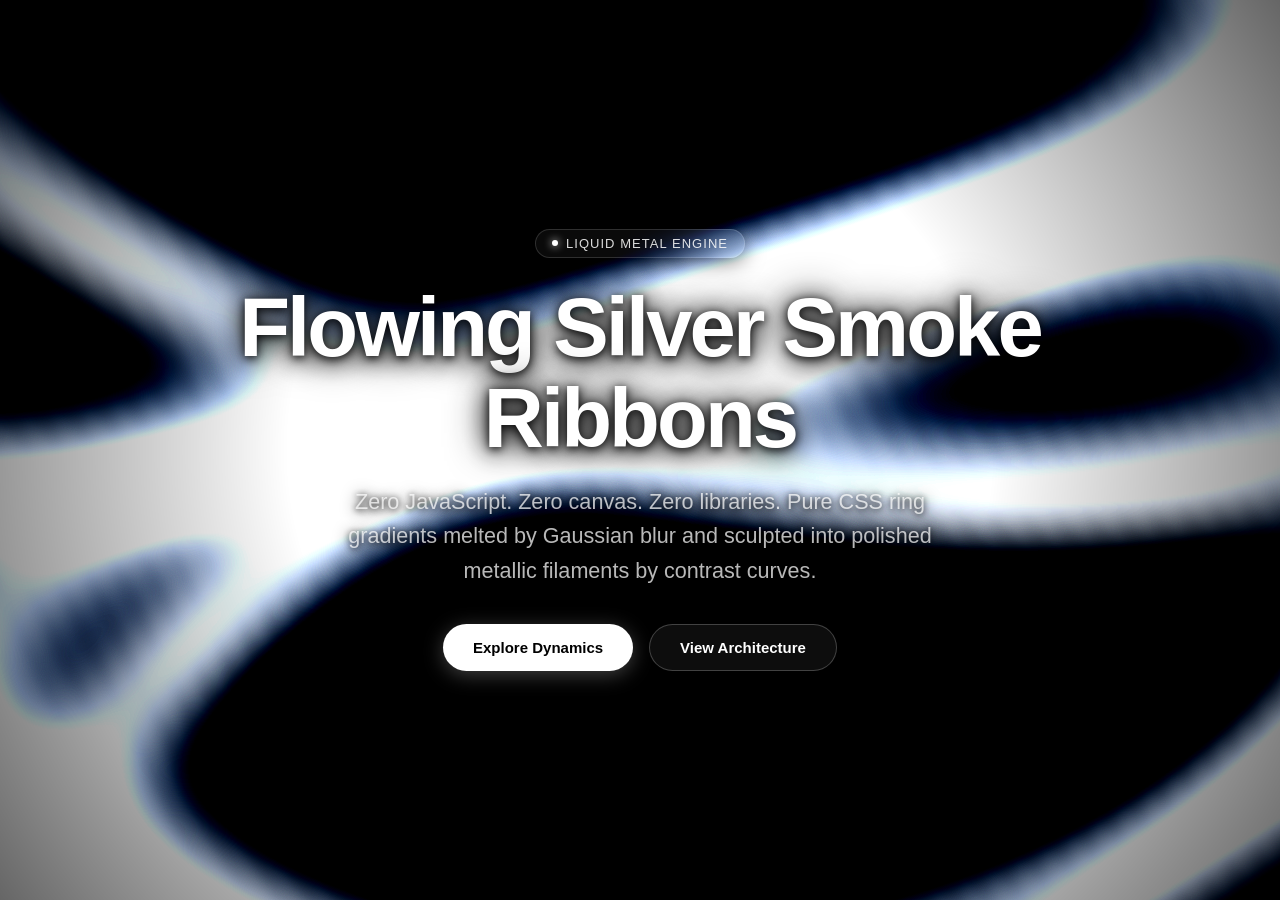
==== silver-smoke.html @ cbafb204 "feat: Deliver standalone eyecandy pure-CSS flowing silver-metallic smoke ribbons background" ====
<!DOCTYPE html>
<html lang="en">
<head>
  <meta charset="UTF-8">
  <meta name="viewport" content="width=device-width, initial-scale=1.0">
  <title>Silver Liquid Smoke Ribbons — Pure CSS Background</title>
  <style>
    /* ==========================================================================
       RESET & VIEWPORT
       ========================================================================== */
    *, *::before, *::after {
      box-sizing: border-box;
    }

    html, body {
      margin: 0;
      padding: 0;
      width: 100%;
      height: 100%;
      background: #000000;
      color: #FFFFFF;
      font-family: -apple-system, BlinkMacSystemFont, "Segoe UI", Roboto, "Helvetica Neue", Arial, sans-serif;
      overflow: hidden;
    }

    /* ==========================================================================
       TUNING KNOBS (Adjust these pairs to customize the effect)
       1. Contrast = edge hardness, Blur = softness (tune as a pair: blur 30-40px, contrast 3.8-5.0)
       2. Spread between shadow and specular stops = strength of the metal effect
       3. .sheen opacity = striation intensity (0.6 - 0.9)
       ========================================================================== */

    /* --------------------------------------------------------------------------
       1. THE SMOKE ENGINE WRAPPER
       Negative inset prevents blurred edges from exposing viewport boundaries.
       High contrast + heavy blur melts ring gradients into defined silver ribbons.
       -------------------------------------------------------------------------- */
    .smoke {
      position: fixed;
      inset: -20%;
      width: 140%;
      height: 140%;
      pointer-events: none;
      z-index: 1;
      /* Knobs: blur melts gradients together; contrast crushes midtones & defines metal ribbons */
      filter: blur(34px) contrast(4.4) brightness(1.02);
      overflow: hidden;
      background: #000000;
    }

    .smoke span {
      position: absolute;
      inset: 0;
      will-change: background-position;
      pointer-events: none;
    }

    /* --------------------------------------------------------------------------
       RING GRADIENT LAYERS (5 Oversized Layers with Asynchronous Durations)
       Rings: Transparent center -> shadow -> light -> specular peak -> shadow -> transparent.
       Specular peak alpha lands right around 0.70-0.94 to produce crisp metallic filaments.
       -------------------------------------------------------------------------- */

    /* Layer 1: 17s duration — Diagonal left-to-right drift */
    .smoke span:nth-child(1) {
      background-image: radial-gradient(ellipse 48% 26% at 32% 42%,
        rgba(255, 255, 255, 0)     33%,
        rgba(104, 114, 130, 0.34) 40%,  /* shadow side */
        rgba(206, 214, 226, 0.72) 45%,  /* light ramp  */
        rgba(255, 255, 255, 0.92) 47%,  /* specular    */
        rgba(138, 148, 164, 0.40) 53%,  /* shadow side */
        rgba(255, 255, 255, 0)     61%
      );
      background-size: 200% 200%;
      background-position: 10% 20%;
      transform: rotate(-14deg) scale(1.1);
      animation: driftLayer1 17s ease-in-out infinite alternate;
    }

    /* Layer 2: 21s duration — Upward-surging sweep */
    .smoke span:nth-child(2) {
      background-image: radial-gradient(ellipse 42% 38% at 65% 55%,
        rgba(255, 255, 255, 0)     30%,
        rgba(98, 108, 124, 0.32)  38%,  /* shadow side */
        rgba(195, 205, 220, 0.68) 43%,  /* light ramp  */
        rgba(255, 255, 255, 0.88) 45%,  /* specular    */
        rgba(120, 130, 146, 0.36) 51%,  /* shadow side */
        rgba(255, 255, 255, 0)     59%
      );
      background-size: 260% 220%;
      background-position: 80% 90%;
      transform: rotate(18deg) scale(1.15);
      animation: driftLayer2 21s ease-in-out infinite alternate;
    }

    /* Layer 3: 26s duration — Horizontal wave crossing */
    .smoke span:nth-child(3) {
      background-image: radial-gradient(ellipse 54% 22% at 40% 70%,
        rgba(255, 255, 255, 0)     28%,
        rgba(112, 122, 138, 0.35) 36%,  /* shadow side */
        rgba(215, 222, 232, 0.74) 42%,  /* light ramp  */
        rgba(255, 255, 255, 0.94) 44%,  /* specular    */
        rgba(142, 150, 166, 0.38) 50%,  /* shadow side */
        rgba(255, 255, 255, 0)     58%
      );
      background-size: 180% 280%;
      background-position: 30% 70%;
      transform: rotate(-28deg) scale(1.08);
      animation: driftLayer3 26s ease-in-out infinite alternate;
    }

    /* Layer 4: 34s duration — Sweeping diagonal counter-flow */
    .smoke span:nth-child(4) {
      background-image: radial-gradient(ellipse 36% 46% at 75% 30%,
        rgba(255, 255, 255, 0)     32%,
        rgba(92, 102, 118, 0.30)  39%,  /* shadow side */
        rgba(188, 198, 214, 0.65) 44%,  /* light ramp  */
        rgba(255, 255, 255, 0.86) 46%,  /* specular    */
        rgba(128, 138, 154, 0.34) 52%,  /* shadow side */
        rgba(255, 255, 255, 0)     60%
      );
      background-size: 310% 210%;
      background-position: 85% 15%;
      transform: rotate(12deg) scale(1.12);
      animation: driftLayer4 34s ease-in-out infinite alternate;
    }

    /* Layer 5: 44s duration — Deep slow ambient undulation */
    .smoke span:nth-child(5) {
      background-image: radial-gradient(ellipse 60% 30% at 20% 60%,
        rgba(255, 255, 255, 0)     31%,
        rgba(100, 110, 126, 0.32) 38%,  /* shadow side */
        rgba(200, 210, 224, 0.70) 43%,  /* light ramp  */
        rgba(255, 255, 255, 0.90) 45%,  /* specular    */
        rgba(130, 140, 156, 0.36) 51%,  /* shadow side */
        rgba(255, 255, 255, 0)     59%
      );
      background-size: 240% 320%;
      background-position: 15% 85%;
      transform: rotate(-6deg) scale(1.2);
      animation: driftLayer5 44s ease-in-out infinite alternate;
    }

    /* --------------------------------------------------------------------------
       LAYER KEYFRAMES (background-position only, non-repeating primes)
       -------------------------------------------------------------------------- */
    @keyframes driftLayer1 {
      0%   { background-position: 10% 20%; }
      50%  { background-position: 85% 45%; }
      100% { background-position: 35% 90%; }
    }

    @keyframes driftLayer2 {
      0%   { background-position: 80% 90%; }
      50%  { background-position: 25% 60%; }
      100% { background-position: 70% 15%; }
    }

    @keyframes driftLayer3 {
      0%   { background-position: 30% 70%; }
      50%  { background-position: 90% 25%; }
      100% { background-position: 15% 35%; }
    }

    @keyframes driftLayer4 {
      0%   { background-position: 85% 15%; }
      50%  { background-position: 15% 80%; }
      100% { background-position: 60% 95%; }
    }

    @keyframes driftLayer5 {
      0%   { background-position: 15% 85%; }
      50%  { background-position: 80% 40%; }
      100% { background-position: 45% 10%; }
    }

    /* --------------------------------------------------------------------------
       2. METALLIC SHEEN LAYER
       Angled brushed striations blended via soft-light.
       Appears exclusively over the silver ribbons; invisible over pure black.
       -------------------------------------------------------------------------- */
    .sheen {
      position: fixed;
      inset: -10%;
      width: 120%;
      height: 120%;
      pointer-events: none;
      z-index: 2;
      background-image: repeating-linear-gradient(
        64deg,
        rgba(255, 255, 255, 0.26) 0px,
        rgba(0, 0, 0, 0.34)       17px,
        rgba(255, 255, 255, 0.26) 29px
      );
      background-size: 220% 220%;
      background-position: 0% 0%;
      mix-blend-mode: soft-light;
      filter: blur(7px);
      opacity: 0.8;
      will-change: background-position;
      animation: sheenMotion 29s ease-in-out infinite alternate;
    }

    @keyframes sheenMotion {
      0%   { background-position: 0% 0%; }
      50%  { background-position: 100% 50%; }
      100% { background-position: 40% 100%; }
    }

    /* --------------------------------------------------------------------------
       3. GRAIN LAYER
       Subtle analog microstructure via SVG fractalNoise.
       -------------------------------------------------------------------------- */
    .grain {
      position: fixed;
      inset: 0;
      width: 100%;
      height: 100%;
      pointer-events: none;
      z-index: 3;
      opacity: 0.14;
      mix-blend-mode: overlay;
    }

    /* --------------------------------------------------------------------------
       4. VIGNETTE LAYER
       Soft falloff towards borders ensuring pure pitch-black framing.
       -------------------------------------------------------------------------- */
    .vignette {
      position: fixed;
      inset: 0;
      width: 100%;
      height: 100%;
      pointer-events: none;
      z-index: 4;
      background: radial-gradient(circle at 50% 50%, transparent 45%, rgba(0, 0, 0, 0.6) 100%);
    }

    /* --------------------------------------------------------------------------
       5. CONTENT LAYER (Centered Hero Text)
       Enhanced with deep multi-level text-shadow for permanent legibility.
       -------------------------------------------------------------------------- */
    .content {
      position: relative;
      z-index: 10;
      min-height: 100vh;
      display: flex;
      flex-direction: column;
      align-items: center;
      justify-content: center;
      padding: 32px 24px;
      text-align: center;
    }

    .pill {
      display: inline-flex;
      align-items: center;
      gap: 8px;
      padding: 6px 16px;
      background: rgba(255, 255, 255, 0.04);
      border: 1px solid rgba(255, 255, 255, 0.15);
      border-radius: 9999px;
      font-size: 0.8125rem;
      font-weight: 500;
      letter-spacing: 0.08em;
      text-transform: uppercase;
      color: rgba(255, 255, 255, 0.85);
      margin-bottom: 24px;
      backdrop-filter: blur(12px);
      -webkit-backdrop-filter: blur(12px);
      box-shadow: 0 4px 20px rgba(0, 0, 0, 0.5);
    }

    .pill-dot {
      width: 6px;
      height: 6px;
      border-radius: 50%;
      background: #FFFFFF;
      box-shadow: 0 0 8px #FFFFFF;
    }

    .title {
      font-size: clamp(2.5rem, 6.5vw, 5.25rem);
      font-weight: 800;
      letter-spacing: -0.035em;
      line-height: 1.1;
      margin: 0 0 20px;
      max-width: 960px;
      color: #FFFFFF;
      text-shadow: 
        0 4px 24px rgba(0, 0, 0, 0.98),
        0 2px 10px rgba(0, 0, 0, 0.95),
        0 0 40px rgba(0, 0, 0, 0.9);
    }

    .subtitle {
      font-size: clamp(1.05rem, 2vw, 1.35rem);
      font-weight: 400;
      line-height: 1.6;
      color: rgba(255, 255, 255, 0.72);
      max-width: 640px;
      margin: 0 0 36px;
      text-shadow: 
        0 2px 16px rgba(0, 0, 0, 0.98),
        0 1px 6px rgba(0, 0, 0, 0.9);
    }

    .cta-group {
      display: flex;
      flex-wrap: wrap;
      gap: 16px;
      justify-content: center;
    }

    .btn {
      display: inline-flex;
      align-items: center;
      justify-content: center;
      gap: 8px;
      padding: 14px 30px;
      border-radius: 9999px;
      font-size: 0.9375rem;
      font-weight: 600;
      text-decoration: none;
      transition: transform 0.2s ease, box-shadow 0.2s ease;
      cursor: pointer;
    }

    .btn:hover {
      transform: translateY(-2px);
    }

    .btn-silver {
      background: #FFFFFF;
      color: #000000;
      box-shadow: 0 4px 20px rgba(255, 255, 255, 0.25);
    }

    .btn-silver:hover {
      box-shadow: 0 6px 28px rgba(255, 255, 255, 0.4);
    }

    .btn-outline {
      background: rgba(255, 255, 255, 0.05);
      color: #FFFFFF;
      border: 1px solid rgba(255, 255, 255, 0.22);
      backdrop-filter: blur(10px);
      -webkit-backdrop-filter: blur(10px);
    }

    .btn-outline:hover {
      background: rgba(255, 255, 255, 0.1);
      border-color: rgba(255, 255, 255, 0.4);
    }

    /* --------------------------------------------------------------------------
       ACCESSIBILITY (Reduced Motion)
       -------------------------------------------------------------------------- */
    @media (prefers-reduced-motion: reduce) {
      .smoke span,
      .sheen {
        animation: none !important;
      }
    }
  </style>
</head>
<body>

  <!-- 1. Flowing Silver Smoke Ribbon Engine (Pure CSS Ring Gradients + Blur/Contrast) -->
  <div class="smoke" aria-hidden="true">
    <span></span>
    <span></span>
    <span></span>
    <span></span>
    <span></span>
  </div>

  <!-- 2. Metallic Sheen Layer (Brushed Metal Striations via soft-light) -->
  <div class="sheen" aria-hidden="true"></div>

  <!-- 3. Film Grain Microstructure (feTurbulence fractalNoise) -->
  <svg class="grain" aria-hidden="true">
    <filter id="noiseFilter">
      <feTurbulence type="fractalNoise" baseFrequency="0.85" numOctaves="3" stitchTiles="stitch"/>
    </filter>
    <rect width="100%" height="100%" filter="url(#noiseFilter)"/>
  </svg>

  <!-- 4. Deep Vignette (Pure Black Border Falloff) -->
  <div class="vignette" aria-hidden="true"></div>

  <!-- 5. Content Layer (Always legible over moving specular ribbons) -->
  <main class="content">
    <div class="pill">
      <span class="pill-dot"></span>
      Liquid Metal Engine
    </div>
    <h1 class="title">Flowing Silver Smoke Ribbons</h1>
    <p class="subtitle">
      Zero JavaScript. Zero canvas. Zero libraries. Pure CSS ring gradients melted by Gaussian blur and sculpted into polished metallic filaments by contrast curves.
    </p>
    <div class="cta-group">
      <a href="#explore" class="btn btn-silver">Explore Dynamics</a>
      <a href="#specs" class="btn btn-outline">View Architecture</a>
    </div>
  </main>

</body>
</html>
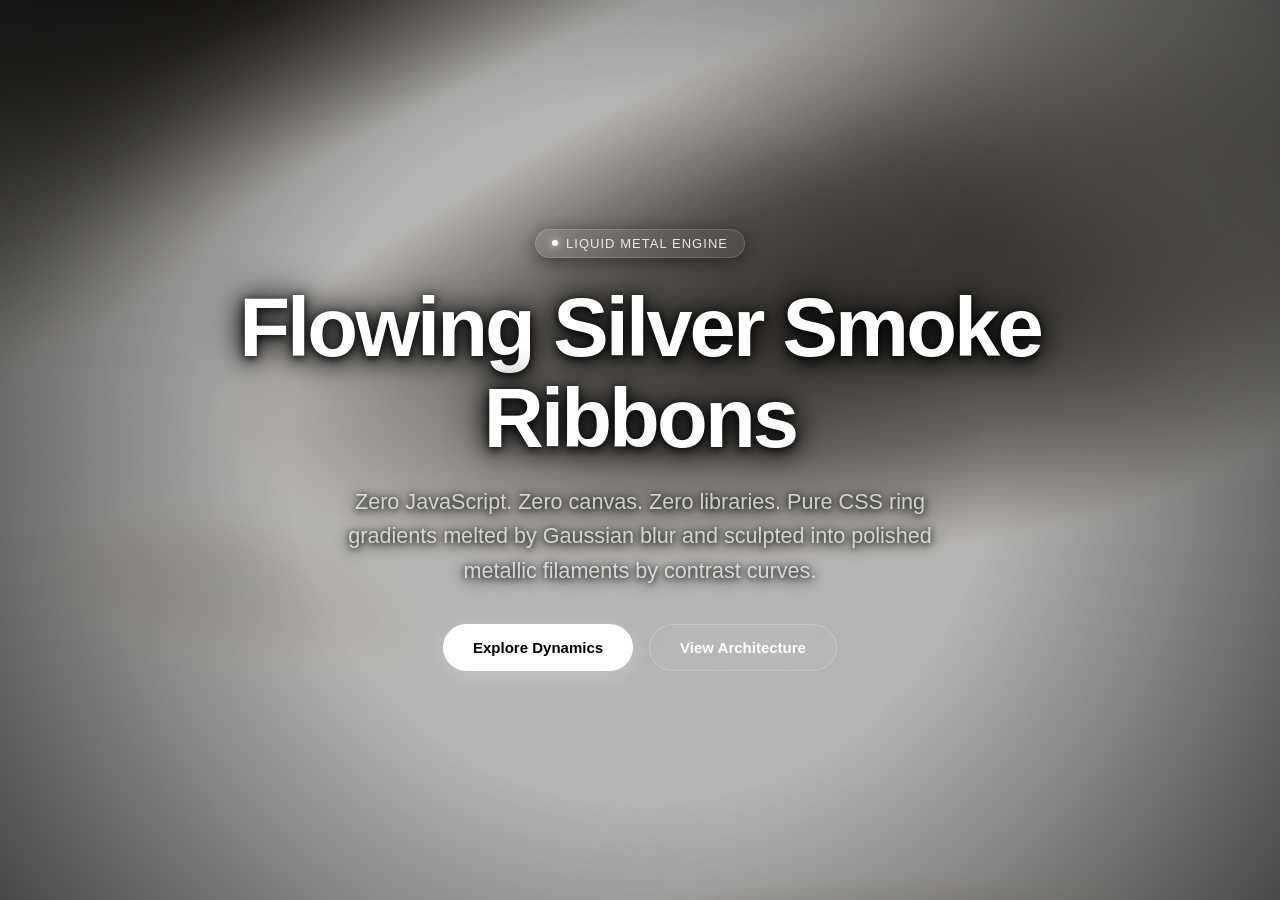
==== commit 4d9031e7: "style: set brightness to 0.7 and implement liquid metallic platinum gradient palette" ====
--- a/silver-smoke.html
+++ b/silver-smoke.html
@@ -37,13 +37,12 @@
        -------------------------------------------------------------------------- */
     .smoke {
       position: fixed;
-      inset: -20%;
-      width: 140%;
-      height: 140%;
+      inset: -25%;
+      width: 150%;
+      height: 150%;
       pointer-events: none;
       z-index: 1;
-      /* Knobs: blur melts gradients together; contrast crushes midtones & defines metal ribbons */
-      filter: blur(34px) contrast(4.4) brightness(1.02);
+      filter: blur(28px) contrast(2.4) brightness(0.7);
       overflow: hidden;
       background: #000000;
     }
@@ -56,89 +55,98 @@
     }
 
     /* --------------------------------------------------------------------------
-       RING GRADIENT LAYERS (5 Oversized Layers with Asynchronous Durations)
-       Rings: Transparent center -> shadow -> light -> specular peak -> shadow -> transparent.
-       Specular peak alpha lands right around 0.70-0.94 to produce crisp metallic filaments.
-       -------------------------------------------------------------------------- */
-
-    /* Layer 1: 17s duration — Diagonal left-to-right drift */
+       METALLIC PLATINUM GRADIENT LAYERS (5 Oversized Layers with Asynchronous Durations)
+       Formula: #FFFFFF highlight -> #F1F0ED light -> #E5E4E2 platinum -> #B5B3B0 shadow
+       -------------------------------------------------------------------------- */
+
+    /* Layer 1: 43s duration — Diagonal left-to-right drift */
     .smoke span:nth-child(1) {
-      background-image: radial-gradient(ellipse 48% 26% at 32% 42%,
-        rgba(255, 255, 255, 0)     33%,
-        rgba(104, 114, 130, 0.34) 40%,  /* shadow side */
-        rgba(206, 214, 226, 0.72) 45%,  /* light ramp  */
-        rgba(255, 255, 255, 0.92) 47%,  /* specular    */
-        rgba(138, 148, 164, 0.40) 53%,  /* shadow side */
-        rgba(255, 255, 255, 0)     61%
+      background-image: radial-gradient(ellipse 55% 35% at 35% 40%,
+        rgba(0, 0, 0, 0)             0%,
+        rgba(90, 88, 86, 0.24)      22%,
+        rgba(181, 179, 176, 0.50)   36%,
+        rgba(229, 228, 226, 0.82)   46%,
+        rgba(255, 255, 255, 0.98)   50%,
+        rgba(241, 240, 237, 0.60)   56%,
+        rgba(120, 118, 115, 0.32)   68%,
+        rgba(0, 0, 0, 0)            82%
       );
       background-size: 200% 200%;
       background-position: 10% 20%;
-      transform: rotate(-14deg) scale(1.1);
-      animation: driftLayer1 17s ease-in-out infinite alternate;
-    }
-
-    /* Layer 2: 21s duration — Upward-surging sweep */
+      transform: rotate(-14deg) scale(1.15);
+      animation: driftLayer1 43s ease-in-out infinite alternate;
+    }
+
+    /* Layer 2: 53s duration — Upward-surging sweep */
     .smoke span:nth-child(2) {
-      background-image: radial-gradient(ellipse 42% 38% at 65% 55%,
-        rgba(255, 255, 255, 0)     30%,
-        rgba(98, 108, 124, 0.32)  38%,  /* shadow side */
-        rgba(195, 205, 220, 0.68) 43%,  /* light ramp  */
-        rgba(255, 255, 255, 0.88) 45%,  /* specular    */
-        rgba(120, 130, 146, 0.36) 51%,  /* shadow side */
-        rgba(255, 255, 255, 0)     59%
-      );
-      background-size: 260% 220%;
+      background-image: radial-gradient(ellipse 48% 44% at 65% 55%,
+        rgba(0, 0, 0, 0)             0%,
+        rgba(82, 80, 78, 0.25)      20%,
+        rgba(175, 173, 170, 0.48)   34%,
+        rgba(225, 224, 221, 0.80)   44%,
+        rgba(255, 255, 255, 0.95)   48%,
+        rgba(235, 234, 231, 0.55)   54%,
+        rgba(110, 108, 105, 0.28)   66%,
+        rgba(0, 0, 0, 0)            80%
+      );
+      background-size: 240% 210%;
       background-position: 80% 90%;
-      transform: rotate(18deg) scale(1.15);
-      animation: driftLayer2 21s ease-in-out infinite alternate;
-    }
-
-    /* Layer 3: 26s duration — Horizontal wave crossing */
+      transform: rotate(18deg) scale(1.2);
+      animation: driftLayer2 53s ease-in-out infinite alternate;
+    }
+
+    /* Layer 3: 67s duration — Horizontal wave crossing */
     .smoke span:nth-child(3) {
-      background-image: radial-gradient(ellipse 54% 22% at 40% 70%,
-        rgba(255, 255, 255, 0)     28%,
-        rgba(112, 122, 138, 0.35) 36%,  /* shadow side */
-        rgba(215, 222, 232, 0.74) 42%,  /* light ramp  */
-        rgba(255, 255, 255, 0.94) 44%,  /* specular    */
-        rgba(142, 150, 166, 0.38) 50%,  /* shadow side */
-        rgba(255, 255, 255, 0)     58%
-      );
-      background-size: 180% 280%;
+      background-image: radial-gradient(ellipse 60% 30% at 42% 68%,
+        rgba(0, 0, 0, 0)             0%,
+        rgba(95, 93, 90, 0.26)      18%,
+        rgba(188, 186, 182, 0.52)   32%,
+        rgba(235, 234, 232, 0.84)   43%,
+        rgba(255, 255, 255, 0.98)   47%,
+        rgba(240, 239, 236, 0.58)   53%,
+        rgba(125, 123, 120, 0.32)   65%,
+        rgba(0, 0, 0, 0)            79%
+      );
+      background-size: 190% 270%;
       background-position: 30% 70%;
-      transform: rotate(-28deg) scale(1.08);
-      animation: driftLayer3 26s ease-in-out infinite alternate;
-    }
-
-    /* Layer 4: 34s duration — Sweeping diagonal counter-flow */
+      transform: rotate(-28deg) scale(1.12);
+      animation: driftLayer3 67s ease-in-out infinite alternate;
+    }
+
+    /* Layer 4: 83s duration — Sweeping diagonal counter-flow */
     .smoke span:nth-child(4) {
-      background-image: radial-gradient(ellipse 36% 46% at 75% 30%,
-        rgba(255, 255, 255, 0)     32%,
-        rgba(92, 102, 118, 0.30)  39%,  /* shadow side */
-        rgba(188, 198, 214, 0.65) 44%,  /* light ramp  */
-        rgba(255, 255, 255, 0.86) 46%,  /* specular    */
-        rgba(128, 138, 154, 0.34) 52%,  /* shadow side */
-        rgba(255, 255, 255, 0)     60%
-      );
-      background-size: 310% 210%;
+      background-image: radial-gradient(ellipse 42% 52% at 72% 32%,
+        rgba(0, 0, 0, 0)             0%,
+        rgba(78, 76, 74, 0.22)      22%,
+        rgba(168, 166, 163, 0.46)   35%,
+        rgba(222, 221, 218, 0.78)   45%,
+        rgba(255, 255, 255, 0.94)   49%,
+        rgba(230, 229, 226, 0.52)   55%,
+        rgba(105, 103, 100, 0.26)   67%,
+        rgba(0, 0, 0, 0)            81%
+      );
+      background-size: 290% 220%;
       background-position: 85% 15%;
-      transform: rotate(12deg) scale(1.12);
-      animation: driftLayer4 34s ease-in-out infinite alternate;
-    }
-
-    /* Layer 5: 44s duration — Deep slow ambient undulation */
+      transform: rotate(12deg) scale(1.18);
+      animation: driftLayer4 83s ease-in-out infinite alternate;
+    }
+
+    /* Layer 5: 109s duration — Deep slow ambient undulation */
     .smoke span:nth-child(5) {
-      background-image: radial-gradient(ellipse 60% 30% at 20% 60%,
-        rgba(255, 255, 255, 0)     31%,
-        rgba(100, 110, 126, 0.32) 38%,  /* shadow side */
-        rgba(200, 210, 224, 0.70) 43%,  /* light ramp  */
-        rgba(255, 255, 255, 0.90) 45%,  /* specular    */
-        rgba(130, 140, 156, 0.36) 51%,  /* shadow side */
-        rgba(255, 255, 255, 0)     59%
-      );
-      background-size: 240% 320%;
+      background-image: radial-gradient(ellipse 65% 38% at 25% 62%,
+        rgba(0, 0, 0, 0)             0%,
+        rgba(88, 86, 84, 0.24)      20%,
+        rgba(178, 176, 172, 0.50)   34%,
+        rgba(228, 227, 224, 0.82)   44%,
+        rgba(255, 255, 255, 0.96)   48%,
+        rgba(238, 237, 234, 0.56)   54%,
+        rgba(115, 113, 110, 0.28)   66%,
+        rgba(0, 0, 0, 0)            80%
+      );
+      background-size: 250% 300%;
       background-position: 15% 85%;
-      transform: rotate(-6deg) scale(1.2);
-      animation: driftLayer5 44s ease-in-out infinite alternate;
+      transform: rotate(-6deg) scale(1.25);
+      animation: driftLayer5 109s ease-in-out infinite alternate;
     }
 
     /* --------------------------------------------------------------------------
@@ -176,29 +184,29 @@
 
     /* --------------------------------------------------------------------------
        2. METALLIC SHEEN LAYER
-       Angled brushed striations blended via soft-light.
-       Appears exclusively over the silver ribbons; invisible over pure black.
        -------------------------------------------------------------------------- */
     .sheen {
       position: fixed;
-      inset: -10%;
-      width: 120%;
-      height: 120%;
+      inset: -15%;
+      width: 130%;
+      height: 130%;
       pointer-events: none;
       z-index: 2;
-      background-image: repeating-linear-gradient(
-        64deg,
-        rgba(255, 255, 255, 0.26) 0px,
-        rgba(0, 0, 0, 0.34)       17px,
-        rgba(255, 255, 255, 0.26) 29px
-      );
-      background-size: 220% 220%;
+      background-image: linear-gradient(
+        125deg,
+        rgba(229, 228, 226, 0)    0%,
+        rgba(241, 240, 237, 0.08) 32%,
+        rgba(255, 255, 255, 0.24) 50%,
+        rgba(229, 228, 226, 0.08) 68%,
+        rgba(229, 228, 226, 0)    100%
+      );
+      background-size: 240% 240%;
       background-position: 0% 0%;
       mix-blend-mode: soft-light;
-      filter: blur(7px);
-      opacity: 0.8;
+      filter: blur(24px);
+      opacity: 0.75;
       will-change: background-position;
-      animation: sheenMotion 29s ease-in-out infinite alternate;
+      animation: sheenMotion 73s ease-in-out infinite alternate;
     }
 
     @keyframes sheenMotion {
@@ -209,7 +217,6 @@
 
     /* --------------------------------------------------------------------------
        3. GRAIN LAYER
-       Subtle analog microstructure via SVG fractalNoise.
        -------------------------------------------------------------------------- */
     .grain {
       position: fixed;
@@ -218,7 +225,7 @@
       height: 100%;
       pointer-events: none;
       z-index: 3;
-      opacity: 0.14;
+      opacity: 0.06;
       mix-blend-mode: overlay;
     }
 
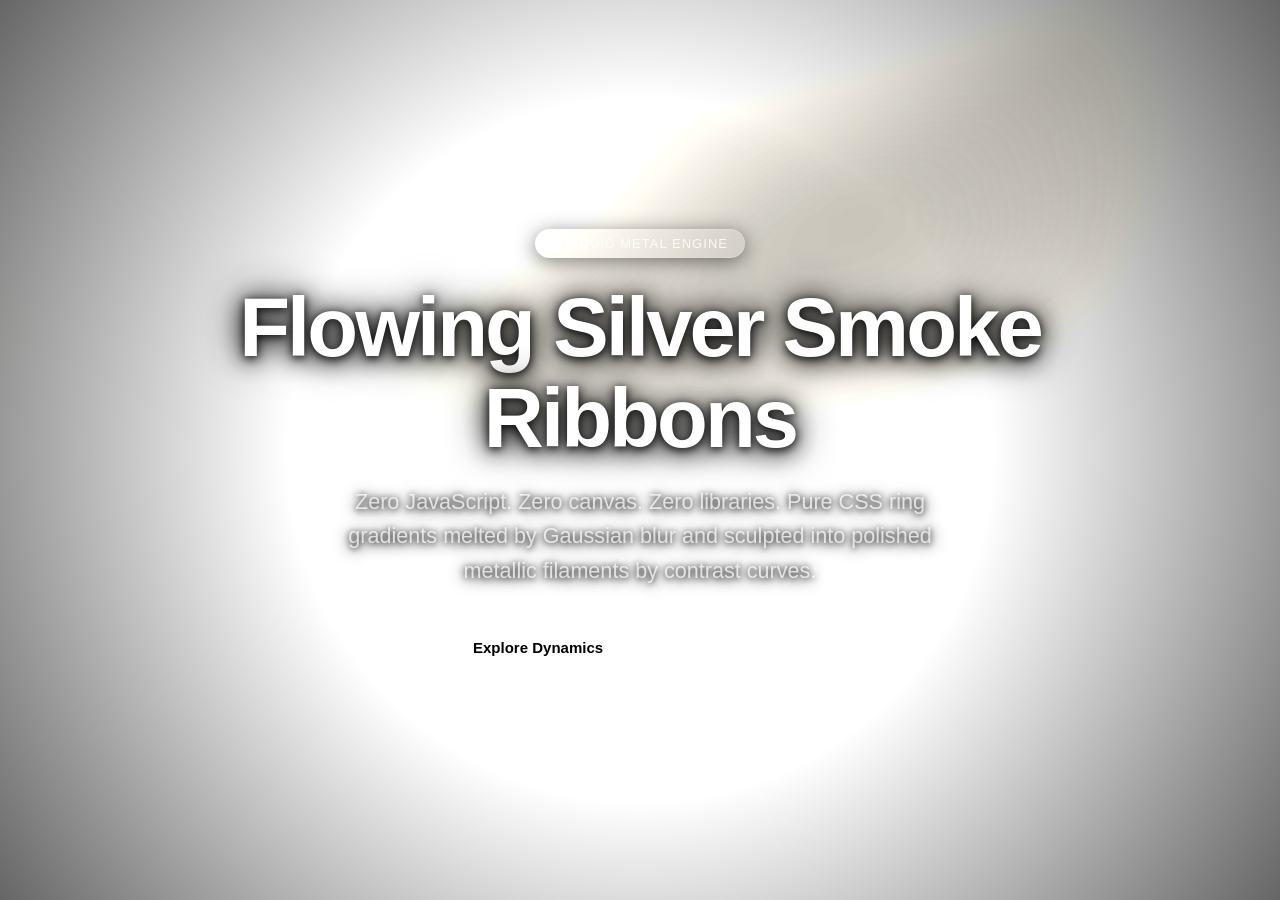
==== commit d6f4788e: "style: Tune metallic platinum smoke to 4:6 black-to-bright ratio" ====
--- a/silver-smoke.html
+++ b/silver-smoke.html
@@ -42,7 +42,7 @@
       height: 150%;
       pointer-events: none;
       z-index: 1;
-      filter: blur(28px) contrast(2.4) brightness(0.7);
+      filter: blur(28px) contrast(2.3) brightness(1.08);
       overflow: hidden;
       background: #000000;
     }
@@ -55,21 +55,22 @@
     }
 
     /* --------------------------------------------------------------------------
-       METALLIC PLATINUM GRADIENT LAYERS (5 Oversized Layers with Asynchronous Durations)
-       Formula: #FFFFFF highlight -> #F1F0ED light -> #E5E4E2 platinum -> #B5B3B0 shadow
+       METALLIC PLATINUM GRADIENT LAYERS (4:6 Black to Bright Ratio)
        -------------------------------------------------------------------------- */
 
     /* Layer 1: 43s duration — Diagonal left-to-right drift */
     .smoke span:nth-child(1) {
-      background-image: radial-gradient(ellipse 55% 35% at 35% 40%,
+      background-image: radial-gradient(ellipse 58% 38% at 35% 40%,
         rgba(0, 0, 0, 0)             0%,
-        rgba(90, 88, 86, 0.24)      22%,
-        rgba(181, 179, 176, 0.50)   36%,
-        rgba(229, 228, 226, 0.82)   46%,
-        rgba(255, 255, 255, 0.98)   50%,
-        rgba(241, 240, 237, 0.60)   56%,
-        rgba(120, 118, 115, 0.32)   68%,
-        rgba(0, 0, 0, 0)            82%
+        rgba(0, 0, 0, 0)            12%,
+        rgba(140, 138, 134, 0.45)   20%,
+        rgba(195, 193, 189, 0.78)   30%,
+        rgba(235, 234, 231, 0.94)   40%,
+        rgba(255, 255, 255, 1.00)   50%,
+        rgba(241, 240, 237, 0.95)   58%,
+        rgba(215, 214, 210, 0.82)   68%,
+        rgba(150, 148, 144, 0.50)   76%,
+        rgba(0, 0, 0, 0)            86%
       );
       background-size: 200% 200%;
       background-position: 10% 20%;
@@ -79,15 +80,17 @@
 
     /* Layer 2: 53s duration — Upward-surging sweep */
     .smoke span:nth-child(2) {
-      background-image: radial-gradient(ellipse 48% 44% at 65% 55%,
+      background-image: radial-gradient(ellipse 52% 48% at 65% 55%,
         rgba(0, 0, 0, 0)             0%,
-        rgba(82, 80, 78, 0.25)      20%,
-        rgba(175, 173, 170, 0.48)   34%,
-        rgba(225, 224, 221, 0.80)   44%,
-        rgba(255, 255, 255, 0.95)   48%,
-        rgba(235, 234, 231, 0.55)   54%,
-        rgba(110, 108, 105, 0.28)   66%,
-        rgba(0, 0, 0, 0)            80%
+        rgba(0, 0, 0, 0)            10%,
+        rgba(135, 133, 129, 0.42)   18%,
+        rgba(190, 188, 184, 0.76)   28%,
+        rgba(230, 229, 226, 0.92)   38%,
+        rgba(255, 255, 255, 1.00)   48%,
+        rgba(240, 239, 236, 0.94)   56%,
+        rgba(210, 209, 205, 0.80)   66%,
+        rgba(145, 143, 139, 0.48)   75%,
+        rgba(0, 0, 0, 0)            85%
       );
       background-size: 240% 210%;
       background-position: 80% 90%;
@@ -97,15 +100,17 @@
 
     /* Layer 3: 67s duration — Horizontal wave crossing */
     .smoke span:nth-child(3) {
-      background-image: radial-gradient(ellipse 60% 30% at 42% 68%,
+      background-image: radial-gradient(ellipse 64% 34% at 42% 68%,
         rgba(0, 0, 0, 0)             0%,
-        rgba(95, 93, 90, 0.26)      18%,
-        rgba(188, 186, 182, 0.52)   32%,
-        rgba(235, 234, 232, 0.84)   43%,
-        rgba(255, 255, 255, 0.98)   47%,
-        rgba(240, 239, 236, 0.58)   53%,
-        rgba(125, 123, 120, 0.32)   65%,
-        rgba(0, 0, 0, 0)            79%
+        rgba(0, 0, 0, 0)            12%,
+        rgba(142, 140, 136, 0.46)   20%,
+        rgba(200, 198, 194, 0.80)   30%,
+        rgba(238, 237, 234, 0.95)   42%,
+        rgba(255, 255, 255, 1.00)   50%,
+        rgba(242, 241, 238, 0.94)   58%,
+        rgba(218, 217, 213, 0.82)   68%,
+        rgba(152, 150, 146, 0.50)   76%,
+        rgba(0, 0, 0, 0)            86%
       );
       background-size: 190% 270%;
       background-position: 30% 70%;
@@ -115,15 +120,17 @@
 
     /* Layer 4: 83s duration — Sweeping diagonal counter-flow */
     .smoke span:nth-child(4) {
-      background-image: radial-gradient(ellipse 42% 52% at 72% 32%,
+      background-image: radial-gradient(ellipse 46% 56% at 72% 32%,
         rgba(0, 0, 0, 0)             0%,
-        rgba(78, 76, 74, 0.22)      22%,
-        rgba(168, 166, 163, 0.46)   35%,
-        rgba(222, 221, 218, 0.78)   45%,
-        rgba(255, 255, 255, 0.94)   49%,
-        rgba(230, 229, 226, 0.52)   55%,
-        rgba(105, 103, 100, 0.26)   67%,
-        rgba(0, 0, 0, 0)            81%
+        rgba(0, 0, 0, 0)            11%,
+        rgba(138, 136, 132, 0.44)   19%,
+        rgba(192, 190, 186, 0.76)   29%,
+        rgba(232, 231, 228, 0.92)   40%,
+        rgba(255, 255, 255, 1.00)   50%,
+        rgba(240, 239, 236, 0.94)   58%,
+        rgba(212, 211, 207, 0.80)   68%,
+        rgba(146, 144, 140, 0.48)   76%,
+        rgba(0, 0, 0, 0)            85%
       );
       background-size: 290% 220%;
       background-position: 85% 15%;
@@ -133,15 +140,17 @@
 
     /* Layer 5: 109s duration — Deep slow ambient undulation */
     .smoke span:nth-child(5) {
-      background-image: radial-gradient(ellipse 65% 38% at 25% 62%,
+      background-image: radial-gradient(ellipse 68% 42% at 25% 62%,
         rgba(0, 0, 0, 0)             0%,
-        rgba(88, 86, 84, 0.24)      20%,
-        rgba(178, 176, 172, 0.50)   34%,
-        rgba(228, 227, 224, 0.82)   44%,
-        rgba(255, 255, 255, 0.96)   48%,
-        rgba(238, 237, 234, 0.56)   54%,
-        rgba(115, 113, 110, 0.28)   66%,
-        rgba(0, 0, 0, 0)            80%
+        rgba(0, 0, 0, 0)            12%,
+        rgba(140, 138, 134, 0.45)   20%,
+        rgba(196, 194, 190, 0.78)   30%,
+        rgba(236, 235, 232, 0.94)   40%,
+        rgba(255, 255, 255, 1.00)   50%,
+        rgba(241, 240, 237, 0.95)   58%,
+        rgba(216, 215, 211, 0.82)   68%,
+        rgba(150, 148, 144, 0.50)   76%,
+        rgba(0, 0, 0, 0)            86%
       );
       background-size: 250% 300%;
       background-position: 15% 85%;
@@ -195,16 +204,16 @@
       background-image: linear-gradient(
         125deg,
         rgba(229, 228, 226, 0)    0%,
-        rgba(241, 240, 237, 0.08) 32%,
-        rgba(255, 255, 255, 0.24) 50%,
-        rgba(229, 228, 226, 0.08) 68%,
+        rgba(241, 240, 237, 0.12) 30%,
+        rgba(255, 255, 255, 0.35) 50%,
+        rgba(229, 228, 226, 0.12) 70%,
         rgba(229, 228, 226, 0)    100%
       );
       background-size: 240% 240%;
       background-position: 0% 0%;
       mix-blend-mode: soft-light;
       filter: blur(24px);
-      opacity: 0.75;
+      opacity: 0.85;
       will-change: background-position;
       animation: sheenMotion 73s ease-in-out infinite alternate;
     }
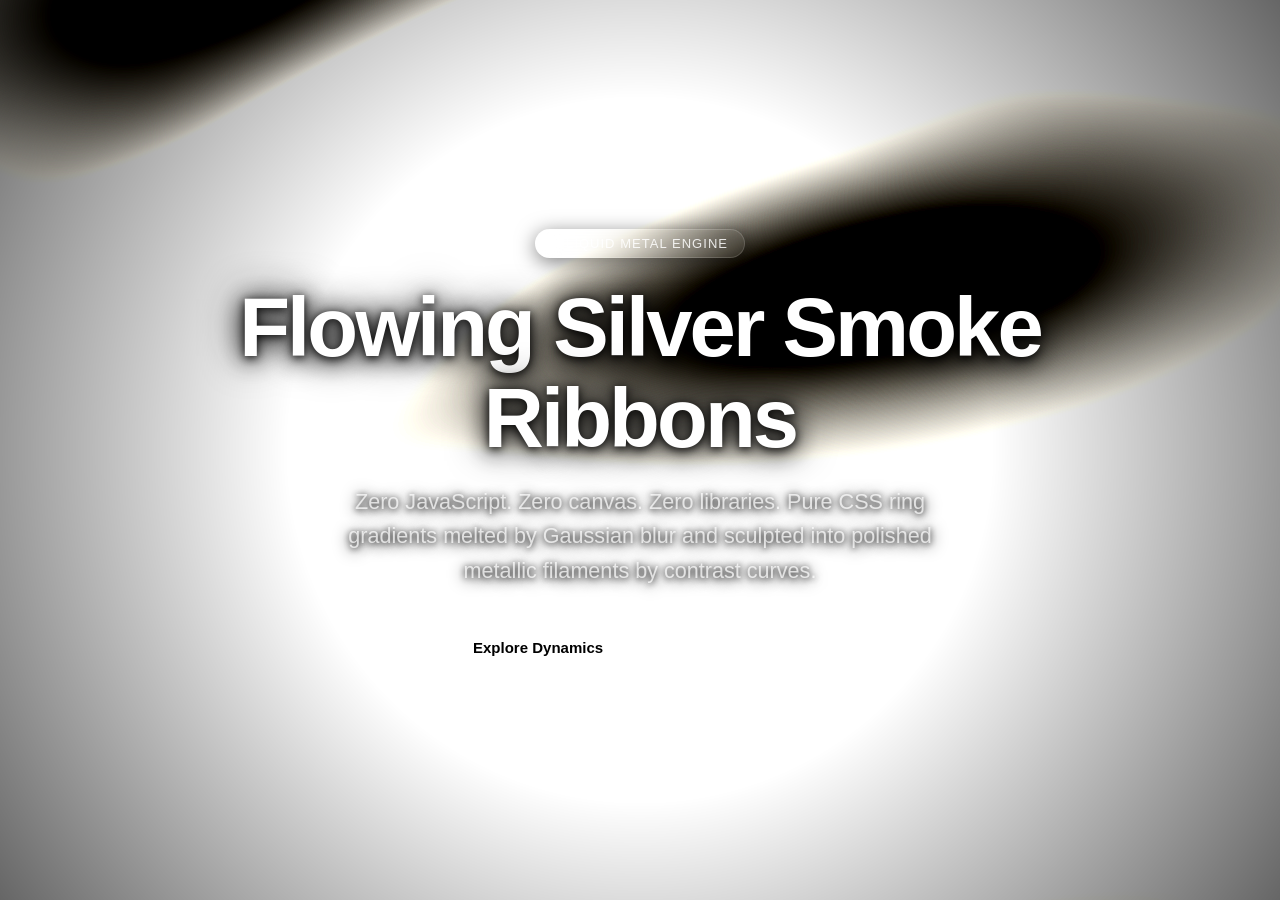
==== commit 69148b21: "style: Perfect ribbon coverage to 0.4 pure black negative void to 0.6 liquid platinum" ====
--- a/silver-smoke.html
+++ b/silver-smoke.html
@@ -42,7 +42,7 @@
       height: 150%;
       pointer-events: none;
       z-index: 1;
-      filter: blur(28px) contrast(2.3) brightness(1.08);
+      filter: blur(30px) contrast(3.4) brightness(1.05);
       overflow: hidden;
       background: #000000;
     }
@@ -55,22 +55,21 @@
     }
 
     /* --------------------------------------------------------------------------
-       METALLIC PLATINUM GRADIENT LAYERS (4:6 Black to Bright Ratio)
+       METALLIC PLATINUM GRADIENT LAYERS (0.4 Black : 0.6 Platinum Ratio)
        -------------------------------------------------------------------------- */
 
     /* Layer 1: 43s duration — Diagonal left-to-right drift */
     .smoke span:nth-child(1) {
-      background-image: radial-gradient(ellipse 58% 38% at 35% 40%,
+      background-image: radial-gradient(ellipse 52% 32% at 35% 40%,
         rgba(0, 0, 0, 0)             0%,
-        rgba(0, 0, 0, 0)            12%,
-        rgba(140, 138, 134, 0.45)   20%,
-        rgba(195, 193, 189, 0.78)   30%,
-        rgba(235, 234, 231, 0.94)   40%,
+        rgba(0, 0, 0, 0)            24%,
+        rgba(130, 128, 124, 0.40)   32%,
+        rgba(215, 214, 210, 0.85)   42%,
         rgba(255, 255, 255, 1.00)   50%,
-        rgba(241, 240, 237, 0.95)   58%,
-        rgba(215, 214, 210, 0.82)   68%,
-        rgba(150, 148, 144, 0.50)   76%,
-        rgba(0, 0, 0, 0)            86%
+        rgba(235, 234, 231, 0.90)   58%,
+        rgba(145, 143, 139, 0.46)   66%,
+        rgba(0, 0, 0, 0)            74%,
+        rgba(0, 0, 0, 0)           100%
       );
       background-size: 200% 200%;
       background-position: 10% 20%;
@@ -80,17 +79,16 @@
 
     /* Layer 2: 53s duration — Upward-surging sweep */
     .smoke span:nth-child(2) {
-      background-image: radial-gradient(ellipse 52% 48% at 65% 55%,
+      background-image: radial-gradient(ellipse 46% 42% at 65% 55%,
         rgba(0, 0, 0, 0)             0%,
-        rgba(0, 0, 0, 0)            10%,
-        rgba(135, 133, 129, 0.42)   18%,
-        rgba(190, 188, 184, 0.76)   28%,
-        rgba(230, 229, 226, 0.92)   38%,
+        rgba(0, 0, 0, 0)            22%,
+        rgba(125, 123, 119, 0.38)   30%,
+        rgba(210, 209, 205, 0.82)   40%,
         rgba(255, 255, 255, 1.00)   48%,
-        rgba(240, 239, 236, 0.94)   56%,
-        rgba(210, 209, 205, 0.80)   66%,
-        rgba(145, 143, 139, 0.48)   75%,
-        rgba(0, 0, 0, 0)            85%
+        rgba(232, 231, 228, 0.88)   56%,
+        rgba(140, 138, 134, 0.44)   64%,
+        rgba(0, 0, 0, 0)            72%,
+        rgba(0, 0, 0, 0)           100%
       );
       background-size: 240% 210%;
       background-position: 80% 90%;
@@ -100,17 +98,16 @@
 
     /* Layer 3: 67s duration — Horizontal wave crossing */
     .smoke span:nth-child(3) {
-      background-image: radial-gradient(ellipse 64% 34% at 42% 68%,
+      background-image: radial-gradient(ellipse 56% 28% at 42% 68%,
         rgba(0, 0, 0, 0)             0%,
-        rgba(0, 0, 0, 0)            12%,
-        rgba(142, 140, 136, 0.46)   20%,
-        rgba(200, 198, 194, 0.80)   30%,
-        rgba(238, 237, 234, 0.95)   42%,
+        rgba(0, 0, 0, 0)            24%,
+        rgba(135, 133, 129, 0.42)   32%,
+        rgba(220, 219, 215, 0.86)   42%,
         rgba(255, 255, 255, 1.00)   50%,
-        rgba(242, 241, 238, 0.94)   58%,
-        rgba(218, 217, 213, 0.82)   68%,
-        rgba(152, 150, 146, 0.50)   76%,
-        rgba(0, 0, 0, 0)            86%
+        rgba(238, 237, 234, 0.92)   58%,
+        rgba(148, 146, 142, 0.48)   66%,
+        rgba(0, 0, 0, 0)            75%,
+        rgba(0, 0, 0, 0)           100%
       );
       background-size: 190% 270%;
       background-position: 30% 70%;
@@ -120,17 +117,16 @@
 
     /* Layer 4: 83s duration — Sweeping diagonal counter-flow */
     .smoke span:nth-child(4) {
-      background-image: radial-gradient(ellipse 46% 56% at 72% 32%,
+      background-image: radial-gradient(ellipse 40% 48% at 72% 32%,
         rgba(0, 0, 0, 0)             0%,
-        rgba(0, 0, 0, 0)            11%,
-        rgba(138, 136, 132, 0.44)   19%,
-        rgba(192, 190, 186, 0.76)   29%,
-        rgba(232, 231, 228, 0.92)   40%,
-        rgba(255, 255, 255, 1.00)   50%,
-        rgba(240, 239, 236, 0.94)   58%,
-        rgba(212, 211, 207, 0.80)   68%,
-        rgba(146, 144, 140, 0.48)   76%,
-        rgba(0, 0, 0, 0)            85%
+        rgba(0, 0, 0, 0)            23%,
+        rgba(128, 126, 122, 0.40)   31%,
+        rgba(212, 211, 207, 0.84)   41%,
+        rgba(255, 255, 255, 1.00)   49%,
+        rgba(234, 233, 230, 0.90)   57%,
+        rgba(142, 140, 136, 0.45)   65%,
+        rgba(0, 0, 0, 0)            73%,
+        rgba(0, 0, 0, 0)           100%
       );
       background-size: 290% 220%;
       background-position: 85% 15%;
@@ -140,17 +136,16 @@
 
     /* Layer 5: 109s duration — Deep slow ambient undulation */
     .smoke span:nth-child(5) {
-      background-image: radial-gradient(ellipse 68% 42% at 25% 62%,
+      background-image: radial-gradient(ellipse 60% 34% at 25% 62%,
         rgba(0, 0, 0, 0)             0%,
-        rgba(0, 0, 0, 0)            12%,
-        rgba(140, 138, 134, 0.45)   20%,
-        rgba(196, 194, 190, 0.78)   30%,
-        rgba(236, 235, 232, 0.94)   40%,
+        rgba(0, 0, 0, 0)            24%,
+        rgba(132, 130, 126, 0.42)   32%,
+        rgba(216, 215, 211, 0.85)   42%,
         rgba(255, 255, 255, 1.00)   50%,
-        rgba(241, 240, 237, 0.95)   58%,
-        rgba(216, 215, 211, 0.82)   68%,
-        rgba(150, 148, 144, 0.50)   76%,
-        rgba(0, 0, 0, 0)            86%
+        rgba(236, 235, 232, 0.90)   58%,
+        rgba(145, 143, 139, 0.46)   66%,
+        rgba(0, 0, 0, 0)            74%,
+        rgba(0, 0, 0, 0)           100%
       );
       background-size: 250% 300%;
       background-position: 15% 85%;
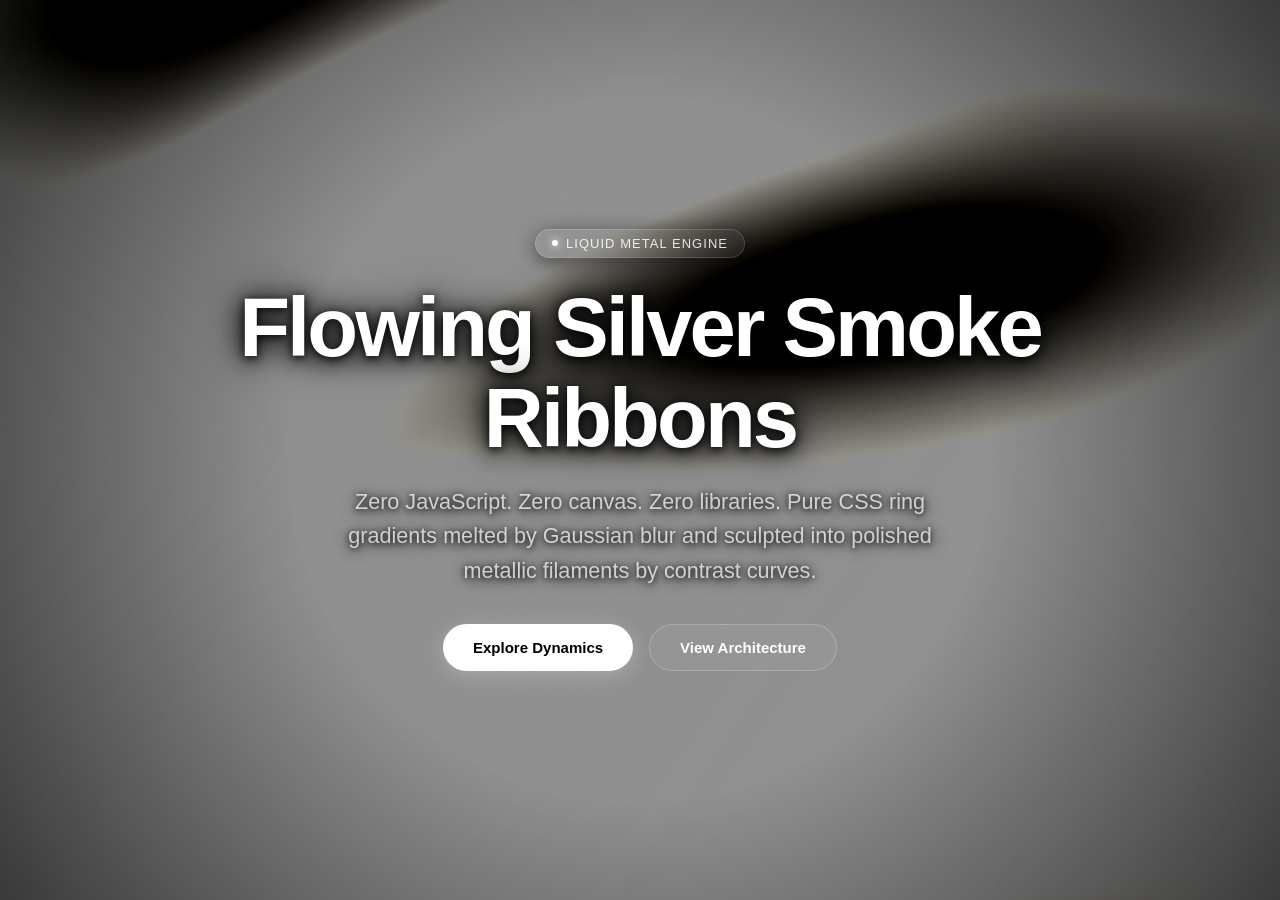
==== commit 47dbb269: "style: Adjust brightness down by 0.5 to 0.55 and soften sheen opacity to 0.55" ====
--- a/silver-smoke.html
+++ b/silver-smoke.html
@@ -42,7 +42,7 @@
       height: 150%;
       pointer-events: none;
       z-index: 1;
-      filter: blur(30px) contrast(3.4) brightness(1.05);
+      filter: blur(30px) contrast(3.4) brightness(0.55);
       overflow: hidden;
       background: #000000;
     }
@@ -208,7 +208,7 @@
       background-position: 0% 0%;
       mix-blend-mode: soft-light;
       filter: blur(24px);
-      opacity: 0.85;
+      opacity: 0.55;
       will-change: background-position;
       animation: sheenMotion 73s ease-in-out infinite alternate;
     }
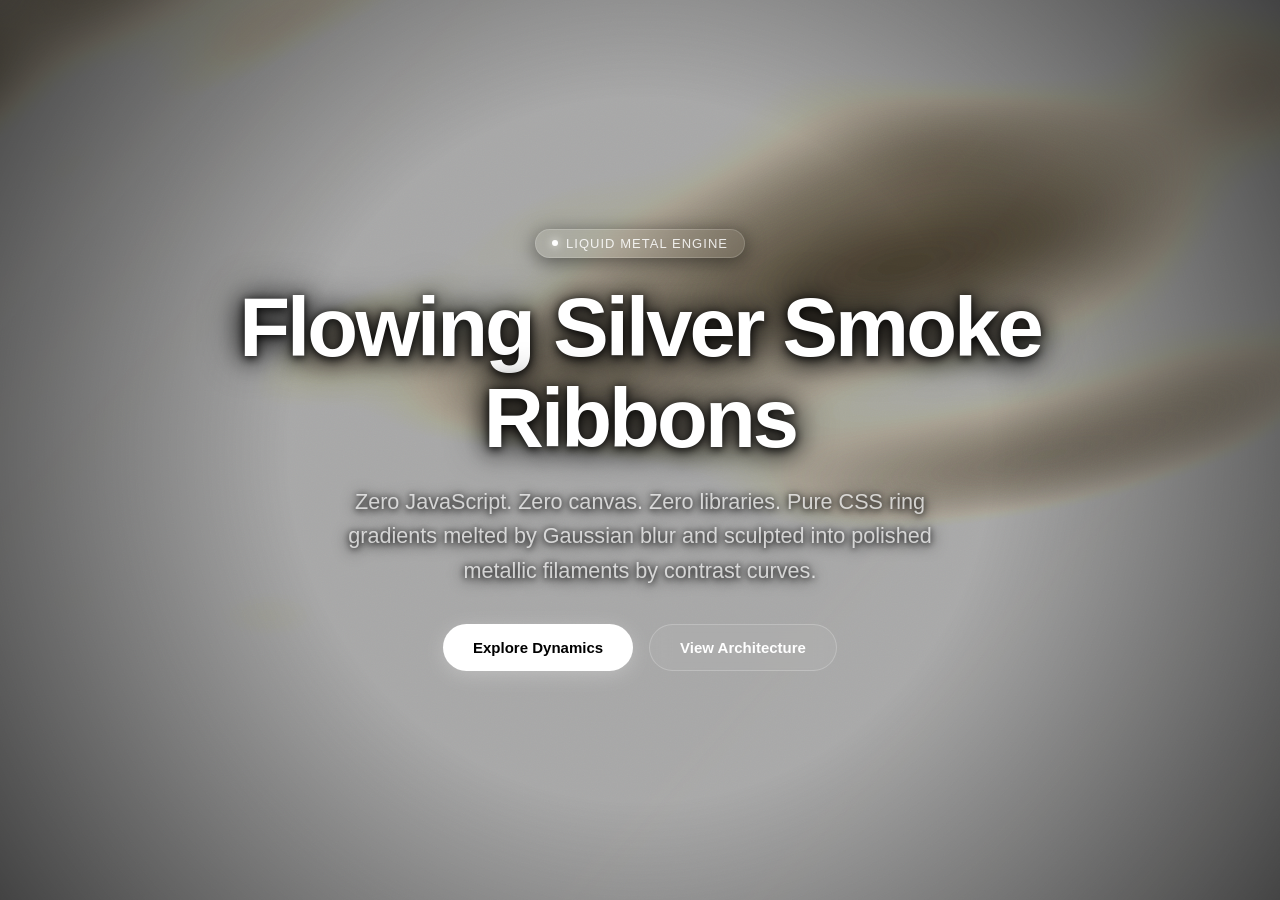
==== commit b5daa389: "style: Enrich metallic platinum color spectrum and increase pattern complexity by +0.3 with multi-ri" ====
--- a/silver-smoke.html
+++ b/silver-smoke.html
@@ -42,7 +42,7 @@
       height: 150%;
       pointer-events: none;
       z-index: 1;
-      filter: blur(30px) contrast(3.4) brightness(0.55);
+      filter: blur(28px) contrast(3.2) brightness(0.65);
       overflow: hidden;
       background: #000000;
     }
@@ -55,134 +55,165 @@
     }
 
     /* --------------------------------------------------------------------------
-       METALLIC PLATINUM GRADIENT LAYERS (0.4 Black : 0.6 Platinum Ratio)
-       -------------------------------------------------------------------------- */
-
-    /* Layer 1: 43s duration — Diagonal left-to-right drift */
+       METALLIC PLATINUM MULTI-RIDGE GRADIENTS (+0.3 Complexity)
+       Formula: True Platinum (#E5E4E1 / #F5F4F0 / #CAC6BE / #8A857C)
+       -------------------------------------------------------------------------- */
+
+    /* Layer 1: 43s duration — Multi-Ridge Harmonic Ribbon */
     .smoke span:nth-child(1) {
-      background-image: radial-gradient(ellipse 52% 32% at 35% 40%,
+      background-image: radial-gradient(ellipse 54% 34% at 35% 40%,
         rgba(0, 0, 0, 0)             0%,
-        rgba(0, 0, 0, 0)            24%,
-        rgba(130, 128, 124, 0.40)   32%,
-        rgba(215, 214, 210, 0.85)   42%,
+        rgba(0, 0, 0, 0)            20%,
+        rgba(138, 133, 124, 0.38)   27%,
+        rgba(202, 198, 190, 0.75)   33%,
+        rgba(165, 160, 152, 0.50)   38%,
+        rgba(235, 234, 230, 0.95)   46%,
         rgba(255, 255, 255, 1.00)   50%,
-        rgba(235, 234, 231, 0.90)   58%,
-        rgba(145, 143, 139, 0.46)   66%,
-        rgba(0, 0, 0, 0)            74%,
+        rgba(245, 244, 240, 0.92)   54%,
+        rgba(180, 175, 167, 0.55)   60%,
+        rgba(220, 218, 213, 0.80)   65%,
+        rgba(138, 133, 124, 0.40)   71%,
+        rgba(0, 0, 0, 0)            78%,
         rgba(0, 0, 0, 0)           100%
       );
-      background-size: 200% 200%;
+      background-size: 210% 210%;
       background-position: 10% 20%;
       transform: rotate(-14deg) scale(1.15);
       animation: driftLayer1 43s ease-in-out infinite alternate;
     }
 
-    /* Layer 2: 53s duration — Upward-surging sweep */
+    /* Layer 2: 53s duration — Multi-Ridge Harmonic Ribbon */
     .smoke span:nth-child(2) {
-      background-image: radial-gradient(ellipse 46% 42% at 65% 55%,
+      background-image: radial-gradient(ellipse 48% 44% at 65% 55%,
         rgba(0, 0, 0, 0)             0%,
-        rgba(0, 0, 0, 0)            22%,
-        rgba(125, 123, 119, 0.38)   30%,
-        rgba(210, 209, 205, 0.82)   40%,
+        rgba(0, 0, 0, 0)            18%,
+        rgba(130, 125, 117, 0.36)   25%,
+        rgba(198, 194, 186, 0.72)   32%,
+        rgba(160, 155, 147, 0.48)   37%,
+        rgba(232, 230, 226, 0.94)   44%,
         rgba(255, 255, 255, 1.00)   48%,
-        rgba(232, 231, 228, 0.88)   56%,
-        rgba(140, 138, 134, 0.44)   64%,
-        rgba(0, 0, 0, 0)            72%,
+        rgba(240, 239, 235, 0.90)   52%,
+        rgba(175, 170, 162, 0.52)   58%,
+        rgba(215, 213, 208, 0.78)   63%,
+        rgba(132, 128, 120, 0.38)   69%,
+        rgba(0, 0, 0, 0)            76%,
         rgba(0, 0, 0, 0)           100%
       );
-      background-size: 240% 210%;
+      background-size: 250% 220%;
       background-position: 80% 90%;
       transform: rotate(18deg) scale(1.2);
       animation: driftLayer2 53s ease-in-out infinite alternate;
     }
 
-    /* Layer 3: 67s duration — Horizontal wave crossing */
+    /* Layer 3: 67s duration — Multi-Ridge Harmonic Ribbon */
     .smoke span:nth-child(3) {
-      background-image: radial-gradient(ellipse 56% 28% at 42% 68%,
+      background-image: radial-gradient(ellipse 58% 30% at 42% 68%,
         rgba(0, 0, 0, 0)             0%,
-        rgba(0, 0, 0, 0)            24%,
-        rgba(135, 133, 129, 0.42)   32%,
-        rgba(220, 219, 215, 0.86)   42%,
+        rgba(0, 0, 0, 0)            20%,
+        rgba(142, 137, 128, 0.40)   28%,
+        rgba(206, 202, 194, 0.76)   34%,
+        rgba(170, 165, 156, 0.52)   39%,
+        rgba(238, 236, 232, 0.96)   46%,
         rgba(255, 255, 255, 1.00)   50%,
-        rgba(238, 237, 234, 0.92)   58%,
-        rgba(148, 146, 142, 0.48)   66%,
-        rgba(0, 0, 0, 0)            75%,
+        rgba(242, 241, 237, 0.92)   54%,
+        rgba(182, 177, 169, 0.54)   60%,
+        rgba(224, 222, 217, 0.82)   65%,
+        rgba(140, 135, 126, 0.40)   71%,
+        rgba(0, 0, 0, 0)            78%,
         rgba(0, 0, 0, 0)           100%
       );
-      background-size: 190% 270%;
+      background-size: 200% 280%;
       background-position: 30% 70%;
       transform: rotate(-28deg) scale(1.12);
       animation: driftLayer3 67s ease-in-out infinite alternate;
     }
 
-    /* Layer 4: 83s duration — Sweeping diagonal counter-flow */
+    /* Layer 4: 83s duration — Multi-Ridge Harmonic Ribbon */
     .smoke span:nth-child(4) {
-      background-image: radial-gradient(ellipse 40% 48% at 72% 32%,
+      background-image: radial-gradient(ellipse 42% 50% at 72% 32%,
         rgba(0, 0, 0, 0)             0%,
-        rgba(0, 0, 0, 0)            23%,
-        rgba(128, 126, 122, 0.40)   31%,
-        rgba(212, 211, 207, 0.84)   41%,
+        rgba(0, 0, 0, 0)            19%,
+        rgba(135, 130, 122, 0.38)   26%,
+        rgba(200, 196, 188, 0.74)   33%,
+        rgba(164, 159, 151, 0.50)   38%,
+        rgba(234, 232, 228, 0.94)   45%,
         rgba(255, 255, 255, 1.00)   49%,
-        rgba(234, 233, 230, 0.90)   57%,
-        rgba(142, 140, 136, 0.45)   65%,
-        rgba(0, 0, 0, 0)            73%,
+        rgba(240, 238, 234, 0.90)   53%,
+        rgba(178, 173, 165, 0.52)   59%,
+        rgba(218, 216, 211, 0.80)   64%,
+        rgba(136, 131, 123, 0.38)   70%,
+        rgba(0, 0, 0, 0)            77%,
         rgba(0, 0, 0, 0)           100%
       );
-      background-size: 290% 220%;
+      background-size: 300% 230%;
       background-position: 85% 15%;
       transform: rotate(12deg) scale(1.18);
       animation: driftLayer4 83s ease-in-out infinite alternate;
     }
 
-    /* Layer 5: 109s duration — Deep slow ambient undulation */
+    /* Layer 5: 109s duration — Multi-Ridge Harmonic Ribbon */
     .smoke span:nth-child(5) {
-      background-image: radial-gradient(ellipse 60% 34% at 25% 62%,
+      background-image: radial-gradient(ellipse 62% 36% at 25% 62%,
         rgba(0, 0, 0, 0)             0%,
-        rgba(0, 0, 0, 0)            24%,
-        rgba(132, 130, 126, 0.42)   32%,
-        rgba(216, 215, 211, 0.85)   42%,
+        rgba(0, 0, 0, 0)            20%,
+        rgba(140, 135, 126, 0.40)   28%,
+        rgba(205, 201, 193, 0.76)   34%,
+        rgba(168, 163, 155, 0.52)   39%,
+        rgba(236, 234, 230, 0.95)   46%,
         rgba(255, 255, 255, 1.00)   50%,
-        rgba(236, 235, 232, 0.90)   58%,
-        rgba(145, 143, 139, 0.46)   66%,
-        rgba(0, 0, 0, 0)            74%,
+        rgba(242, 240, 236, 0.92)   54%,
+        rgba(180, 175, 167, 0.54)   60%,
+        rgba(222, 220, 215, 0.82)   65%,
+        rgba(140, 135, 126, 0.40)   71%,
+        rgba(0, 0, 0, 0)            78%,
         rgba(0, 0, 0, 0)           100%
       );
-      background-size: 250% 300%;
+      background-size: 260% 310%;
       background-position: 15% 85%;
       transform: rotate(-6deg) scale(1.25);
       animation: driftLayer5 109s ease-in-out infinite alternate;
     }
 
     /* --------------------------------------------------------------------------
-       LAYER KEYFRAMES (background-position only, non-repeating primes)
+       5-POINT ORGANIC MOTION KEYFRAMES (+0.3 Complexity)
        -------------------------------------------------------------------------- */
     @keyframes driftLayer1 {
       0%   { background-position: 10% 20%; }
-      50%  { background-position: 85% 45%; }
+      28%  { background-position: 50% 38%; }
+      55%  { background-position: 85% 45%; }
+      78%  { background-position: 60% 75%; }
       100% { background-position: 35% 90%; }
     }
 
     @keyframes driftLayer2 {
       0%   { background-position: 80% 90%; }
-      50%  { background-position: 25% 60%; }
+      25%  { background-position: 60% 68%; }
+      52%  { background-position: 25% 60%; }
+      80%  { background-position: 45% 30%; }
       100% { background-position: 70% 15%; }
     }
 
     @keyframes driftLayer3 {
       0%   { background-position: 30% 70%; }
-      50%  { background-position: 90% 25%; }
+      32%  { background-position: 58% 52%; }
+      55%  { background-position: 90% 25%; }
+      75%  { background-position: 45% 20%; }
       100% { background-position: 15% 35%; }
     }
 
     @keyframes driftLayer4 {
       0%   { background-position: 85% 15%; }
-      50%  { background-position: 15% 80%; }
+      28%  { background-position: 45% 38%; }
+      55%  { background-position: 15% 80%; }
+      82%  { background-position: 35% 92%; }
       100% { background-position: 60% 95%; }
     }
 
     @keyframes driftLayer5 {
       0%   { background-position: 15% 85%; }
-      50%  { background-position: 80% 40%; }
+      30%  { background-position: 45% 65%; }
+      55%  { background-position: 80% 40%; }
+      75%  { background-position: 65% 20%; }
       100% { background-position: 45% 10%; }
     }
 
@@ -197,18 +228,20 @@
       pointer-events: none;
       z-index: 2;
       background-image: linear-gradient(
-        125deg,
-        rgba(229, 228, 226, 0)    0%,
-        rgba(241, 240, 237, 0.12) 30%,
-        rgba(255, 255, 255, 0.35) 50%,
-        rgba(229, 228, 226, 0.12) 70%,
-        rgba(229, 228, 226, 0)    100%
+        132deg,
+        rgba(0, 0, 0, 0)          0%,
+        rgba(202, 198, 190, 0.08) 25%,
+        rgba(245, 244, 240, 0.35) 45%,
+        rgba(255, 255, 255, 0.50) 50%,
+        rgba(229, 228, 225, 0.28) 55%,
+        rgba(138, 133, 124, 0.08) 75%,
+        rgba(0, 0, 0, 0)          100%
       );
       background-size: 240% 240%;
       background-position: 0% 0%;
       mix-blend-mode: soft-light;
-      filter: blur(24px);
-      opacity: 0.55;
+      filter: blur(20px);
+      opacity: 0.65;
       will-change: background-position;
       animation: sheenMotion 73s ease-in-out infinite alternate;
     }
